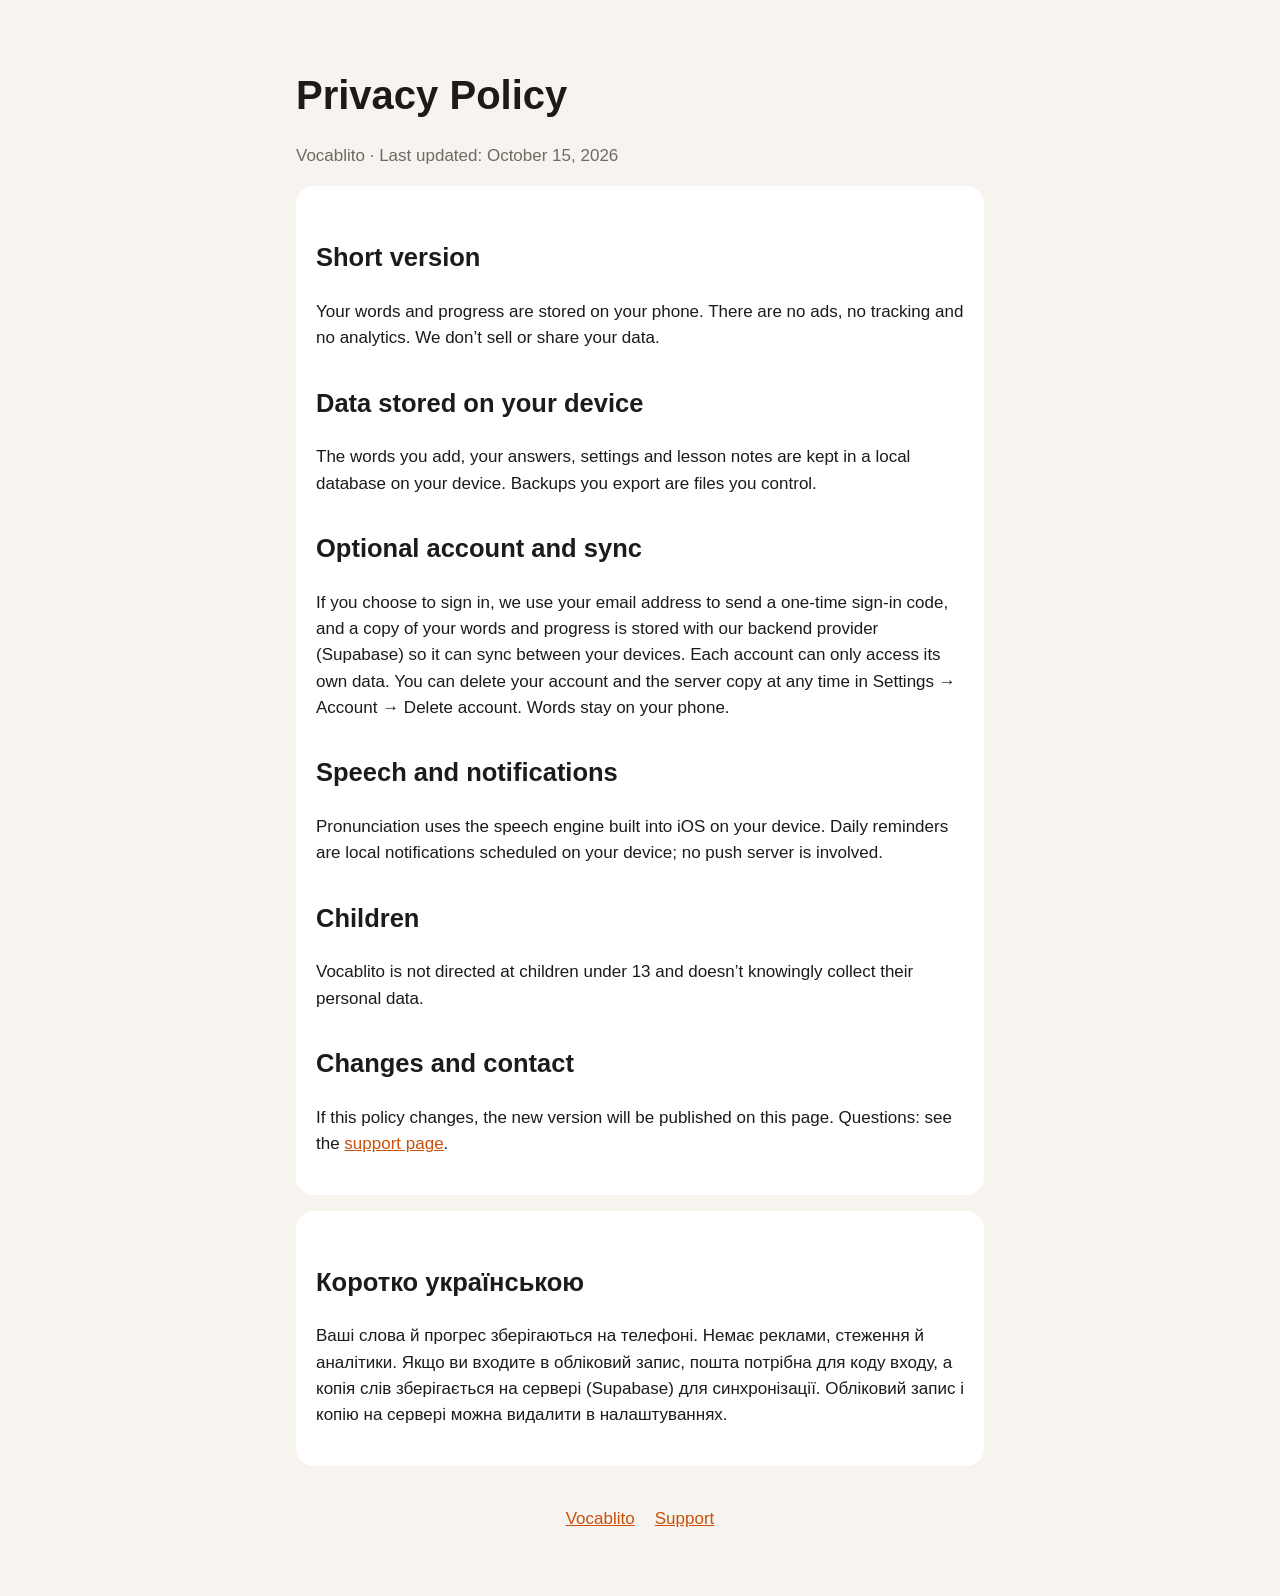
==== privacy.html @ d9a40afe "Vocablito site: landing, privacy policy, support" ====
<!doctype html><html lang="en"><head><meta charset="utf-8"><meta name="viewport" content="width=device-width,initial-scale=1">
<title>Vocablito Privacy Policy</title><link rel="icon" href="icon.png"><link rel="stylesheet" href="style.css"></head><body><main>
<h1>Privacy Policy</h1><p class="muted">Vocablito · Last updated: October 15, 2026</p>
<div class="card">
<h2>Short version</h2><p>Your words and progress are stored on your phone. There are no ads, no tracking and no analytics. We don’t sell or share your data.</p>
<h2>Data stored on your device</h2><p>The words you add, your answers, settings and lesson notes are kept in a local database on your device. Backups you export are files you control.</p>
<h2>Optional account and sync</h2><p>If you choose to sign in, we use your email address to send a one-time sign-in code, and a copy of your words and progress is stored with our backend provider (Supabase) so it can sync between your devices. Each account can only access its own data. You can delete your account and the server copy at any time in Settings → Account → Delete account. Words stay on your phone.</p>
<h2>Speech and notifications</h2><p>Pronunciation uses the speech engine built into iOS on your device. Daily reminders are local notifications scheduled on your device; no push server is involved.</p>
<h2>Children</h2><p>Vocablito is not directed at children under 13 and doesn’t knowingly collect their personal data.</p>
<h2>Changes and contact</h2><p>If this policy changes, the new version will be published on this page. Questions: see the <a href="support.html">support page</a>.</p>
</div>
<div class="card" lang="uk"><h2>Коротко українською</h2><p>Ваші слова й прогрес зберігаються на телефоні. Немає реклами, стеження й аналітики. Якщо ви входите в обліковий запис, пошта потрібна для коду входу, а копія слів зберігається на сервері (Supabase) для синхронізації. Обліковий запис і копію на сервері можна видалити в налаштуваннях.</p></div>
<nav><a href="index.html">Vocablito</a><a href="support.html">Support</a></nav>
</main></body></html>
---- style.css ----
:root{--bg:#F7F4EF;--card:#fff;--text:#1C1B19;--muted:#6E6A63;--accent:#C9500A}
@media (prefers-color-scheme:dark){:root{--bg:#0E0E0F;--card:#1B1B1D;--text:#F4F2EE;--muted:#A19D96;--accent:#FF8A3D}}
*{box-sizing:border-box}body{margin:0;background:var(--bg);color:var(--text);font:17px/1.55 -apple-system,BlinkMacSystemFont,"Segoe UI",Roboto,sans-serif}
main{max-width:720px;margin:0 auto;padding:48px 16px 64px}
.hero{text-align:center}.hero img{width:120px;height:120px;border-radius:28px;box-shadow:0 12px 30px rgba(201,80,10,.25)}
h1{font-size:40px;margin:16px 0 4px}h2{margin-top:32px}.muted{color:var(--muted)}
.card{background:var(--card);border-radius:18px;padding:20px;margin:16px 0}
ul{padding-left:20px}a{color:var(--accent)}nav{text-align:center;margin-top:40px}nav a{margin:0 10px}
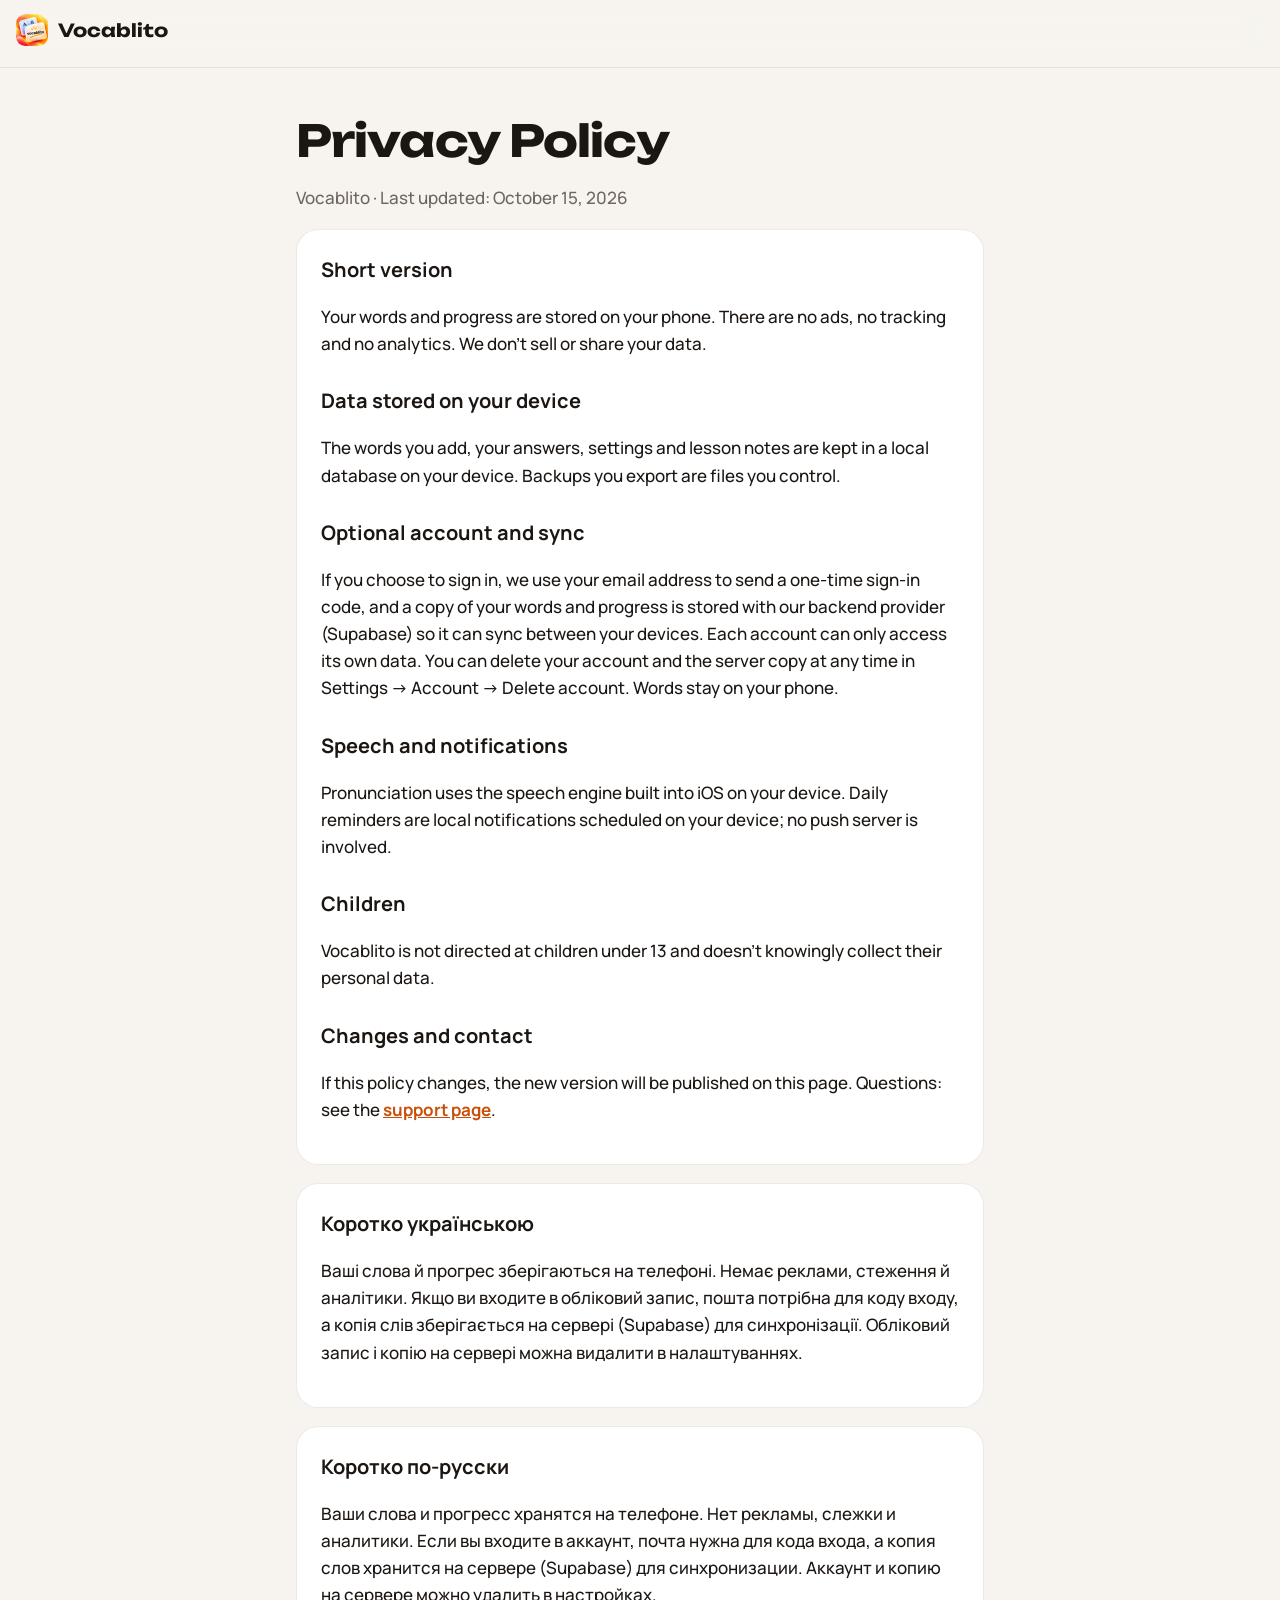
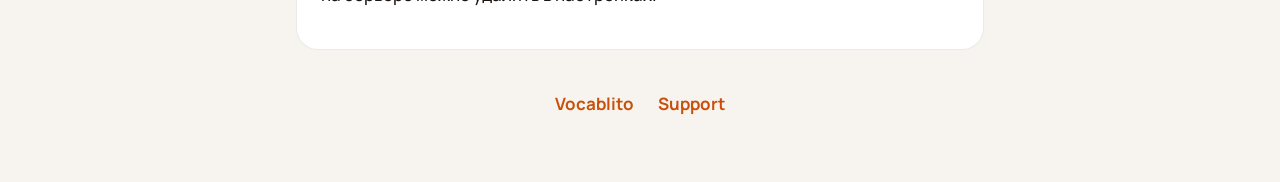
==== commit fcd7e868: "New landing: animated hero, real app screens, how and why it works, languages, FAQ; UA/RU; dark mode" ====
--- a/privacy.html
+++ b/privacy.html
@@ -1,5 +1,5 @@
 <!doctype html><html lang="en"><head><meta charset="utf-8"><meta name="viewport" content="width=device-width,initial-scale=1">
-<title>Vocablito Privacy Policy</title><link rel="icon" href="icon.png"><link rel="stylesheet" href="style.css"></head><body><main>
+<title>Vocablito Privacy Policy</title><link rel="icon" href="icon.png"><link rel="preconnect" href="https://fonts.googleapis.com"><link rel="preconnect" href="https://fonts.gstatic.com" crossorigin><link href="https://fonts.googleapis.com/css2?family=Manrope:wght@500;700;800&family=Unbounded:wght@700&display=swap" rel="stylesheet"><link rel="stylesheet" href="style.css"></head><body><header class="bar"><a href="index.html" class="brand"><img src="img/icon.webp" alt="" width="32" height="32">Vocablito</a></header><main>
 <h1>Privacy Policy</h1><p class="muted">Vocablito · Last updated: October 15, 2026</p>
 <div class="card">
 <h2>Short version</h2><p>Your words and progress are stored on your phone. There are no ads, no tracking and no analytics. We don’t sell or share your data.</p>
@@ -10,5 +10,6 @@
 <h2>Changes and contact</h2><p>If this policy changes, the new version will be published on this page. Questions: see the <a href="support.html">support page</a>.</p>
 </div>
 <div class="card" lang="uk"><h2>Коротко українською</h2><p>Ваші слова й прогрес зберігаються на телефоні. Немає реклами, стеження й аналітики. Якщо ви входите в обліковий запис, пошта потрібна для коду входу, а копія слів зберігається на сервері (Supabase) для синхронізації. Обліковий запис і копію на сервері можна видалити в налаштуваннях.</p></div>
+<div class="card" lang="ru"><h2>Коротко по-русски</h2><p>Ваши слова и прогресс хранятся на телефоне. Нет рекламы, слежки и аналитики. Если вы входите в аккаунт, почта нужна для кода входа, а копия слов хранится на сервере (Supabase) для синхронизации. Аккаунт и копию на сервере можно удалить в настройках.</p></div>
 <nav><a href="index.html">Vocablito</a><a href="support.html">Support</a></nav>
 </main></body></html>
--- a/style.css
+++ b/style.css
@@ -1,8 +1,13 @@
-:root{--bg:#F7F4EF;--card:#fff;--text:#1C1B19;--muted:#6E6A63;--accent:#C9500A}
-@media (prefers-color-scheme:dark){:root{--bg:#0E0E0F;--card:#1B1B1D;--text:#F4F2EE;--muted:#A19D96;--accent:#FF8A3D}}
-*{box-sizing:border-box}body{margin:0;background:var(--bg);color:var(--text);font:17px/1.55 -apple-system,BlinkMacSystemFont,"Segoe UI",Roboto,sans-serif}
-main{max-width:720px;margin:0 auto;padding:48px 16px 64px}
-.hero{text-align:center}.hero img{width:120px;height:120px;border-radius:28px;box-shadow:0 12px 30px rgba(201,80,10,.25)}
-h1{font-size:40px;margin:16px 0 4px}h2{margin-top:32px}.muted{color:var(--muted)}
-.card{background:var(--card);border-radius:18px;padding:20px;margin:16px 0}
-ul{padding-left:20px}a{color:var(--accent)}nav{text-align:center;margin-top:40px}nav a{margin:0 10px}
+:root{--bg:#F7F4EF;--card:#fff;--text:#1B1612;--muted:#6E665D;--accent:#C9500A;--line:rgba(27,22,18,.09)}
+@media (prefers-color-scheme:dark){:root{--bg:#14100D;--card:#241C16;--text:#F6F1EA;--muted:#B3A99D;--accent:#FF8A3D;--line:rgba(255,255,255,.09)}}
+*{box-sizing:border-box}
+body{margin:0;background:var(--bg);color:var(--text);font:500 17px/1.6 Manrope,-apple-system,BlinkMacSystemFont,"Segoe UI",Roboto,sans-serif;-webkit-font-smoothing:antialiased}
+.bar{position:sticky;top:0;padding:14px 16px;backdrop-filter:blur(14px);-webkit-backdrop-filter:blur(14px);background:color-mix(in srgb,var(--bg) 75%,transparent);border-bottom:1px solid var(--line)}
+.brand{display:inline-flex;align-items:center;gap:10px;text-decoration:none;color:var(--text);font:700 18px Unbounded,sans-serif;max-width:720px}
+.brand img{border-radius:9px}
+main{max-width:720px;margin:0 auto;padding:40px 16px 64px}
+h1{font:700 clamp(30px,6vw,44px)/1.15 Unbounded,sans-serif;letter-spacing:-.02em;margin:8px 0 6px}
+h2{font-size:20px;margin:28px 0 8px}.card h2:first-child{margin-top:0}
+.muted{color:var(--muted)}
+.card{background:var(--card);border:1px solid var(--line);border-radius:22px;padding:24px;margin:18px 0}
+a{color:var(--accent);font-weight:700}nav{text-align:center;margin-top:40px}nav a{margin:0 12px;text-decoration:none}
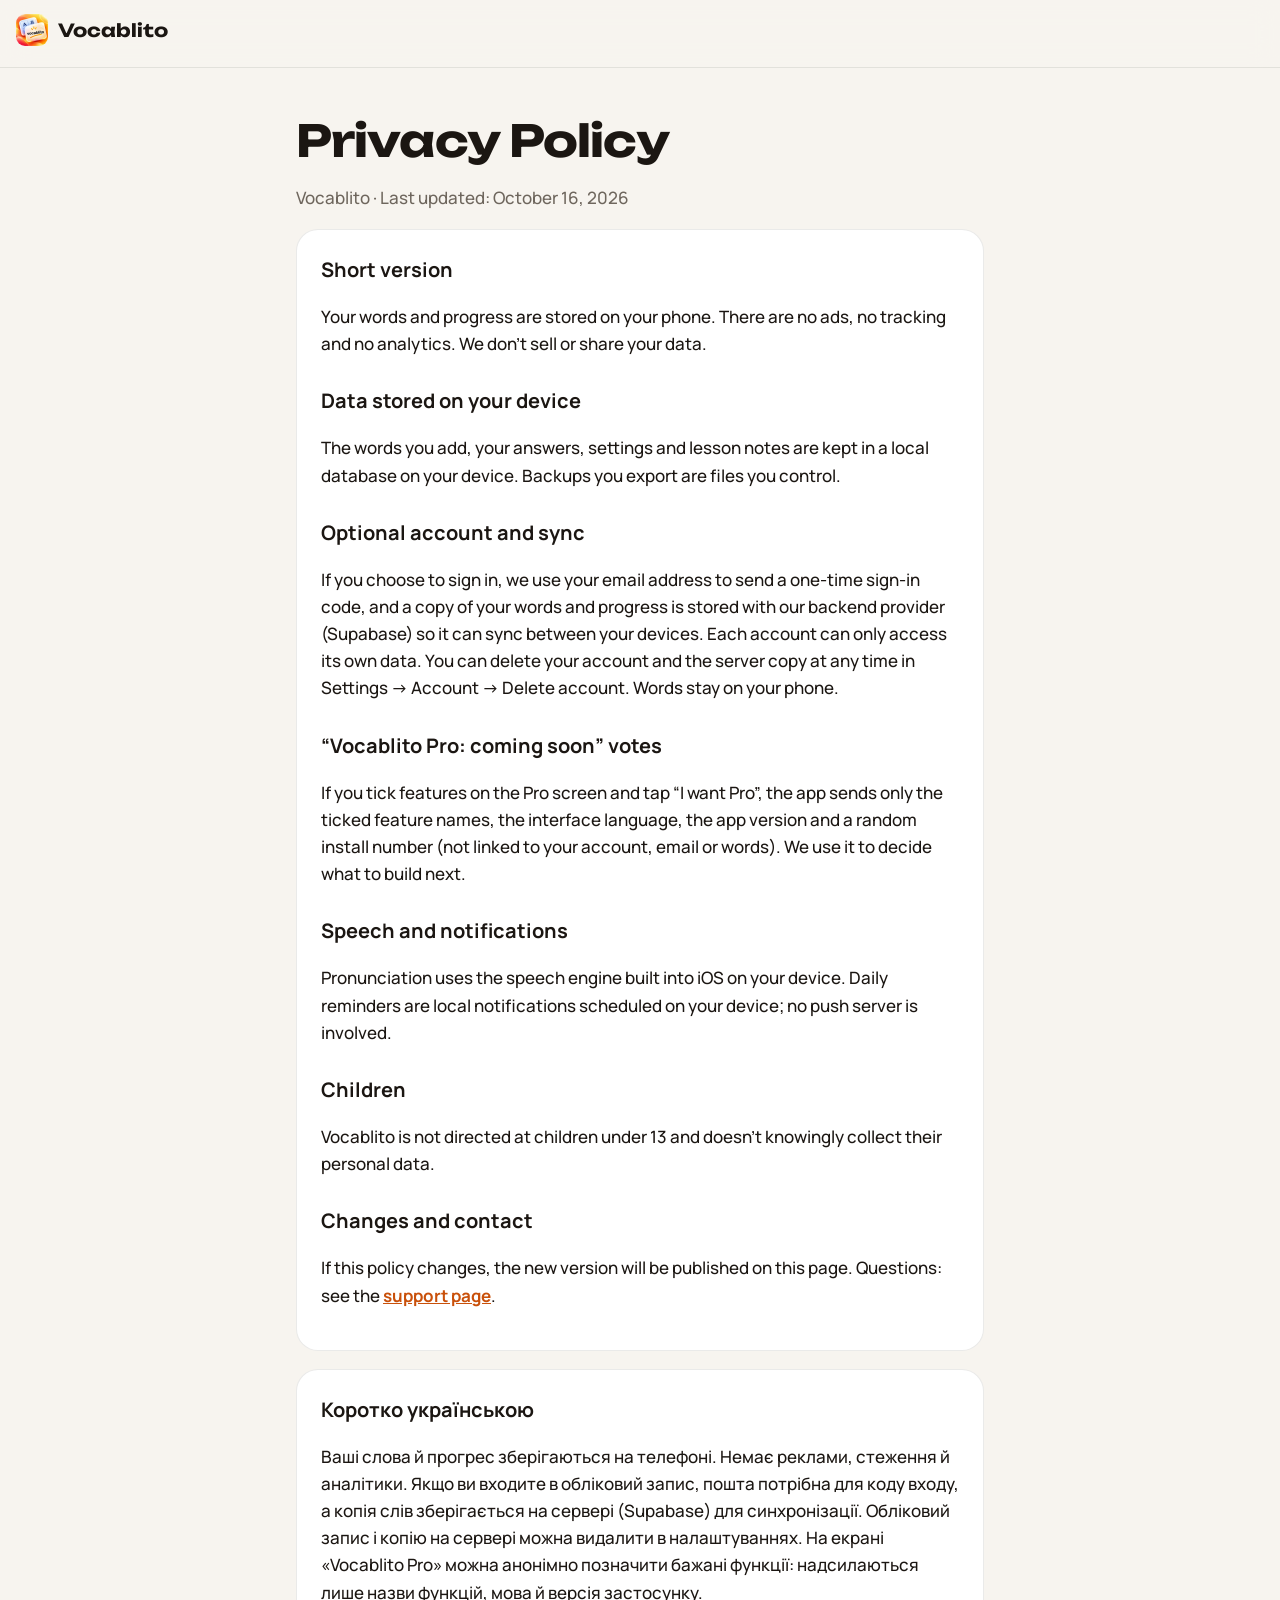
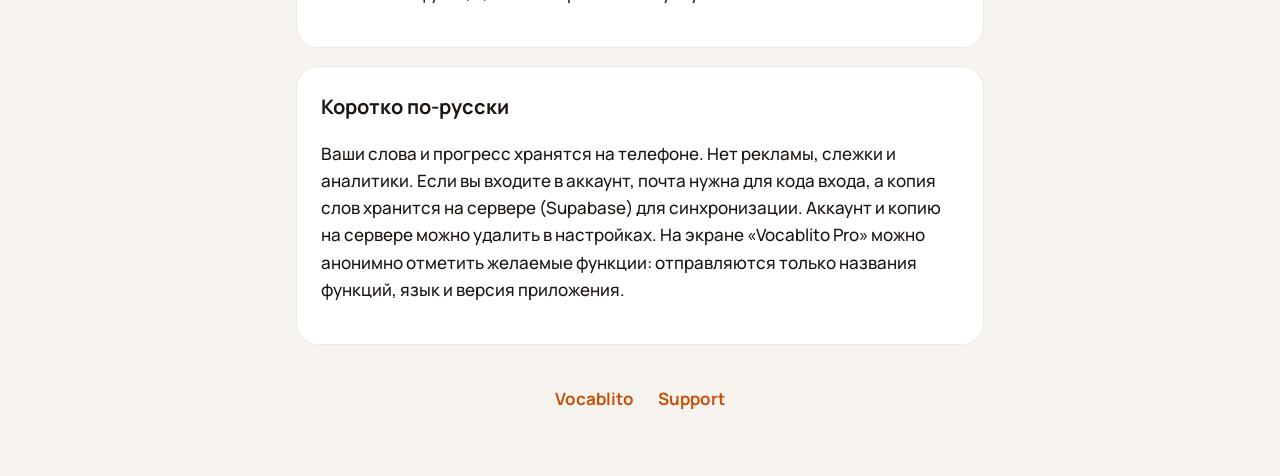
==== commit 16d8cc08: "Privacy: anonymous Pro feature votes" ====
--- a/privacy.html
+++ b/privacy.html
@@ -1,15 +1,16 @@
 <!doctype html><html lang="en"><head><meta charset="utf-8"><meta name="viewport" content="width=device-width,initial-scale=1">
 <title>Vocablito Privacy Policy</title><link rel="icon" href="icon.png"><link rel="preconnect" href="https://fonts.googleapis.com"><link rel="preconnect" href="https://fonts.gstatic.com" crossorigin><link href="https://fonts.googleapis.com/css2?family=Manrope:wght@500;700;800&family=Unbounded:wght@700&display=swap" rel="stylesheet"><link rel="stylesheet" href="style.css"></head><body><header class="bar"><a href="index.html" class="brand"><img src="img/icon.webp" alt="" width="32" height="32">Vocablito</a></header><main>
-<h1>Privacy Policy</h1><p class="muted">Vocablito · Last updated: October 15, 2026</p>
+<h1>Privacy Policy</h1><p class="muted">Vocablito · Last updated: October 16, 2026</p>
 <div class="card">
 <h2>Short version</h2><p>Your words and progress are stored on your phone. There are no ads, no tracking and no analytics. We don’t sell or share your data.</p>
 <h2>Data stored on your device</h2><p>The words you add, your answers, settings and lesson notes are kept in a local database on your device. Backups you export are files you control.</p>
 <h2>Optional account and sync</h2><p>If you choose to sign in, we use your email address to send a one-time sign-in code, and a copy of your words and progress is stored with our backend provider (Supabase) so it can sync between your devices. Each account can only access its own data. You can delete your account and the server copy at any time in Settings → Account → Delete account. Words stay on your phone.</p>
+<h2>“Vocablito Pro: coming soon” votes</h2><p>If you tick features on the Pro screen and tap “I want Pro”, the app sends only the ticked feature names, the interface language, the app version and a random install number (not linked to your account, email or words). We use it to decide what to build next.</p>
 <h2>Speech and notifications</h2><p>Pronunciation uses the speech engine built into iOS on your device. Daily reminders are local notifications scheduled on your device; no push server is involved.</p>
 <h2>Children</h2><p>Vocablito is not directed at children under 13 and doesn’t knowingly collect their personal data.</p>
 <h2>Changes and contact</h2><p>If this policy changes, the new version will be published on this page. Questions: see the <a href="support.html">support page</a>.</p>
 </div>
-<div class="card" lang="uk"><h2>Коротко українською</h2><p>Ваші слова й прогрес зберігаються на телефоні. Немає реклами, стеження й аналітики. Якщо ви входите в обліковий запис, пошта потрібна для коду входу, а копія слів зберігається на сервері (Supabase) для синхронізації. Обліковий запис і копію на сервері можна видалити в налаштуваннях.</p></div>
-<div class="card" lang="ru"><h2>Коротко по-русски</h2><p>Ваши слова и прогресс хранятся на телефоне. Нет рекламы, слежки и аналитики. Если вы входите в аккаунт, почта нужна для кода входа, а копия слов хранится на сервере (Supabase) для синхронизации. Аккаунт и копию на сервере можно удалить в настройках.</p></div>
+<div class="card" lang="uk"><h2>Коротко українською</h2><p>Ваші слова й прогрес зберігаються на телефоні. Немає реклами, стеження й аналітики. Якщо ви входите в обліковий запис, пошта потрібна для коду входу, а копія слів зберігається на сервері (Supabase) для синхронізації. Обліковий запис і копію на сервері можна видалити в налаштуваннях. На екрані «Vocablito Pro» можна анонімно позначити бажані функції: надсилаються лише назви функцій, мова й версія застосунку.</p></div>
+<div class="card" lang="ru"><h2>Коротко по-русски</h2><p>Ваши слова и прогресс хранятся на телефоне. Нет рекламы, слежки и аналитики. Если вы входите в аккаунт, почта нужна для кода входа, а копия слов хранится на сервере (Supabase) для синхронизации. Аккаунт и копию на сервере можно удалить в настройках. На экране «Vocablito Pro» можно анонимно отметить желаемые функции: отправляются только названия функций, язык и версия приложения.</p></div>
 <nav><a href="index.html">Vocablito</a><a href="support.html">Support</a></nav>
 </main></body></html>
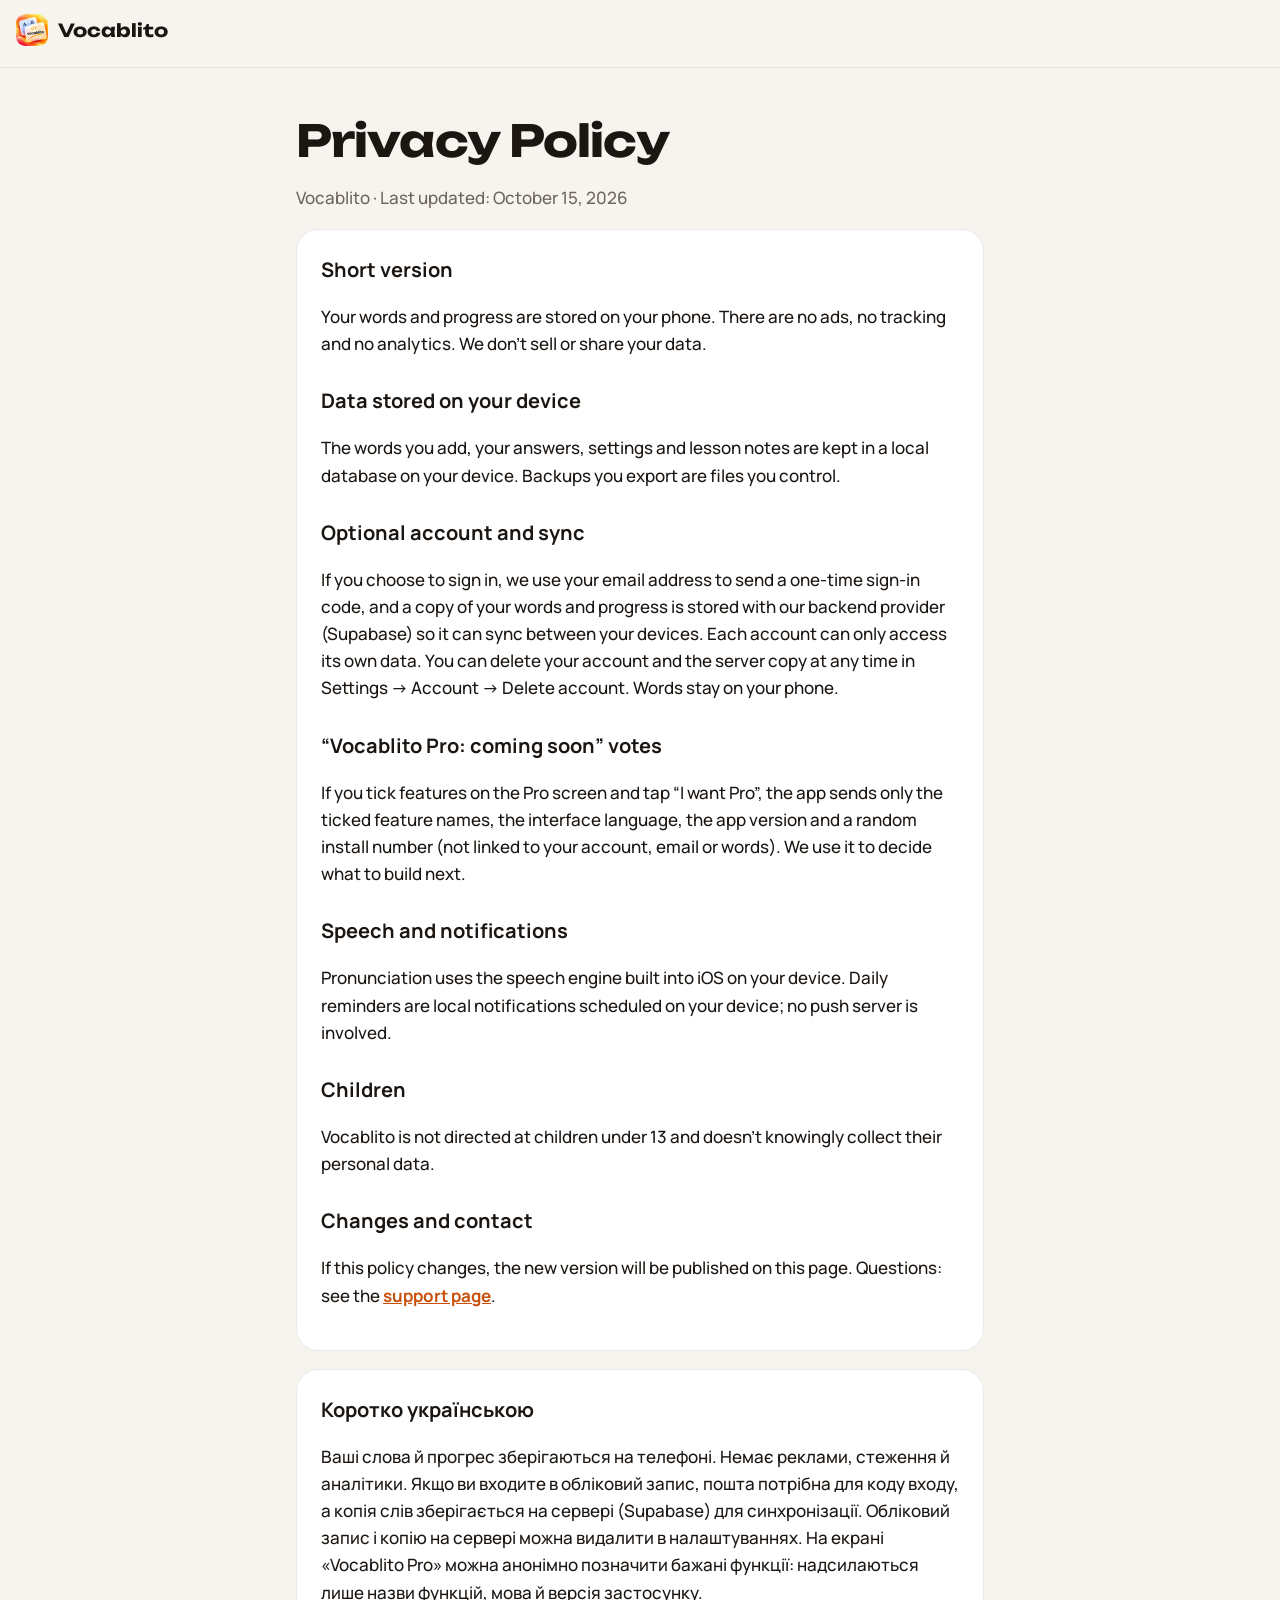
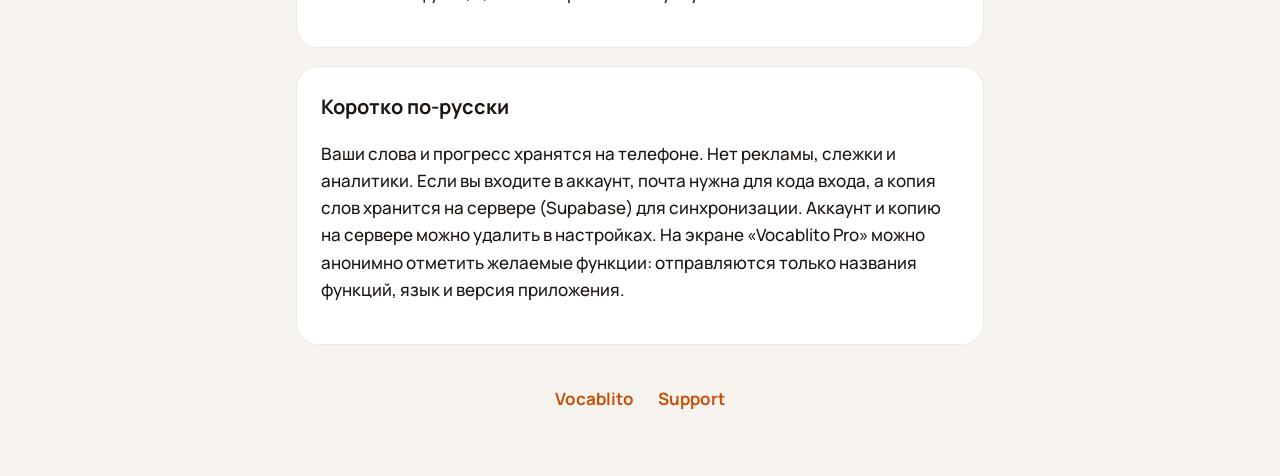
==== commit 59bf2b32: "Privacy: correct date" ====
--- a/privacy.html
+++ b/privacy.html
@@ -1,6 +1,6 @@
 <!doctype html><html lang="en"><head><meta charset="utf-8"><meta name="viewport" content="width=device-width,initial-scale=1">
 <title>Vocablito Privacy Policy</title><link rel="icon" href="icon.png"><link rel="preconnect" href="https://fonts.googleapis.com"><link rel="preconnect" href="https://fonts.gstatic.com" crossorigin><link href="https://fonts.googleapis.com/css2?family=Manrope:wght@500;700;800&family=Unbounded:wght@700&display=swap" rel="stylesheet"><link rel="stylesheet" href="style.css"></head><body><header class="bar"><a href="index.html" class="brand"><img src="img/icon.webp" alt="" width="32" height="32">Vocablito</a></header><main>
-<h1>Privacy Policy</h1><p class="muted">Vocablito · Last updated: October 16, 2026</p>
+<h1>Privacy Policy</h1><p class="muted">Vocablito · Last updated: October 15, 2026</p>
 <div class="card">
 <h2>Short version</h2><p>Your words and progress are stored on your phone. There are no ads, no tracking and no analytics. We don’t sell or share your data.</p>
 <h2>Data stored on your device</h2><p>The words you add, your answers, settings and lesson notes are kept in a local database on your device. Backups you export are files you control.</p>
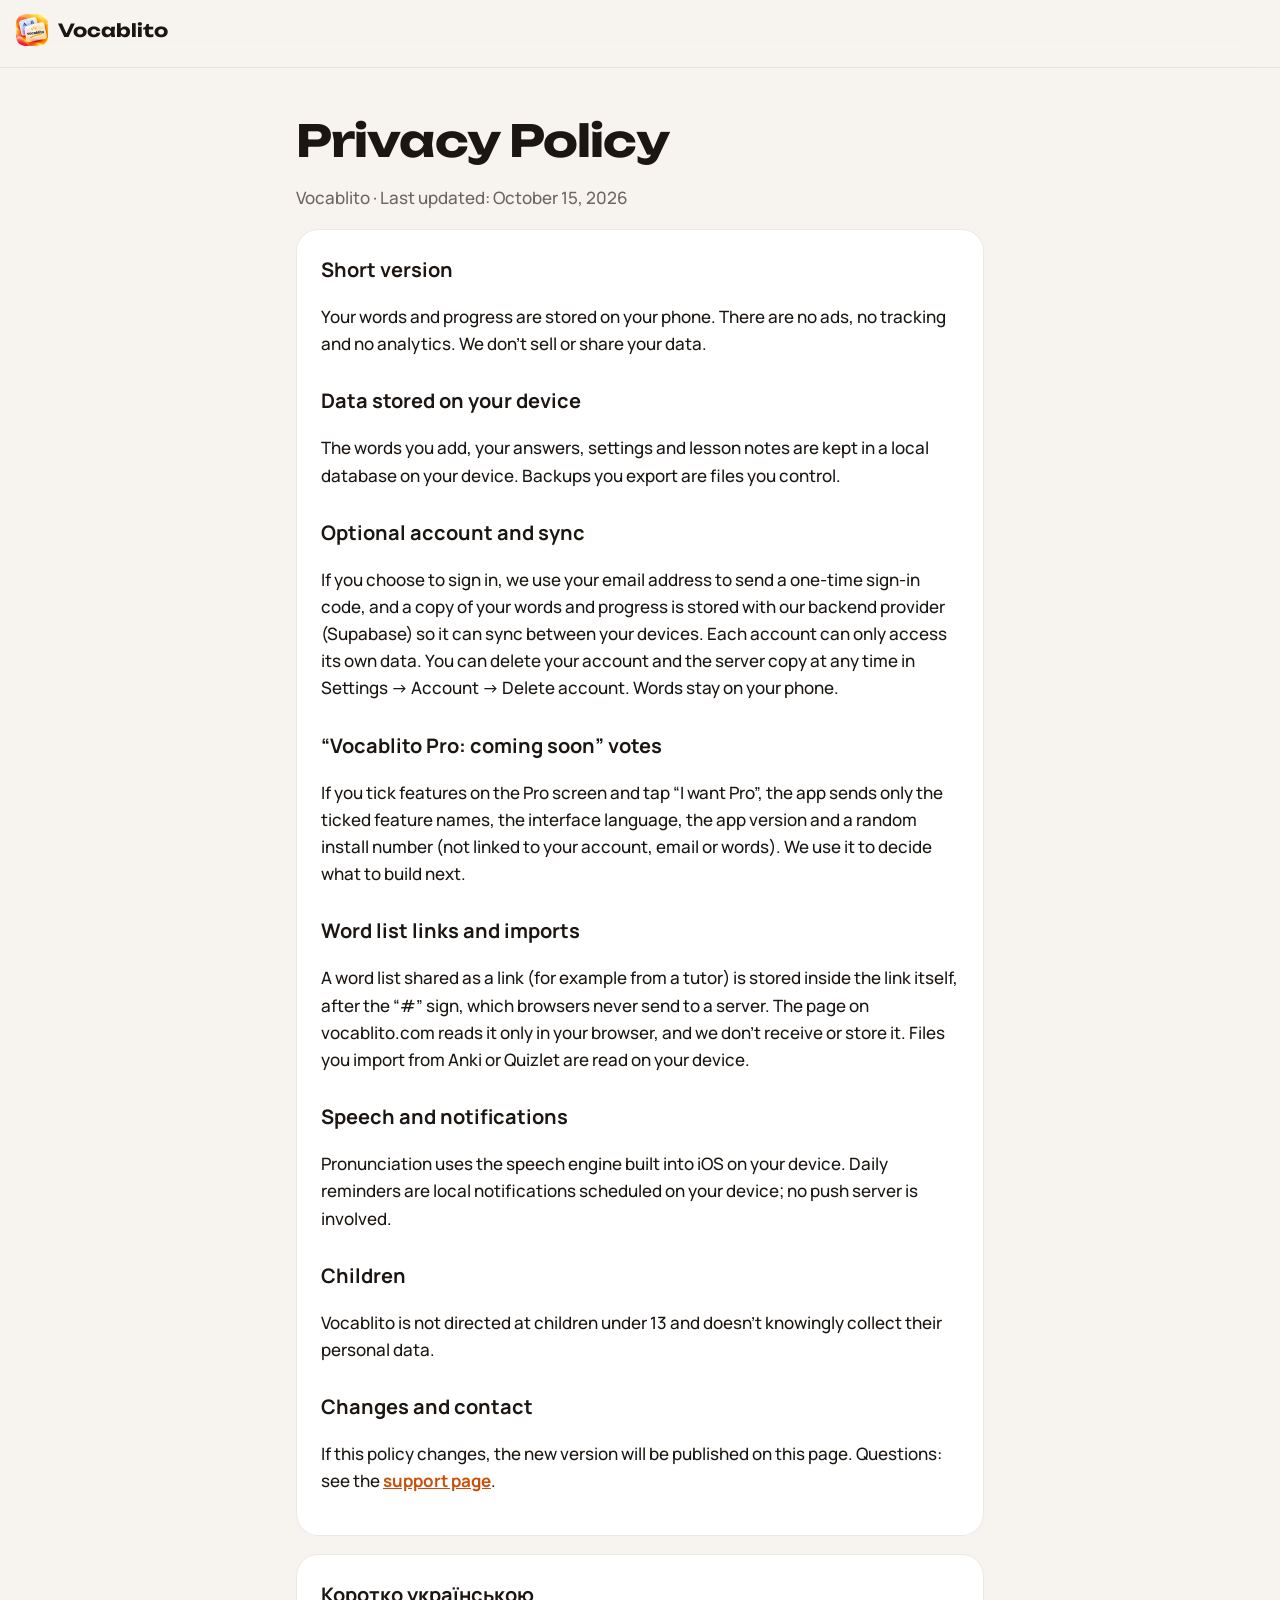
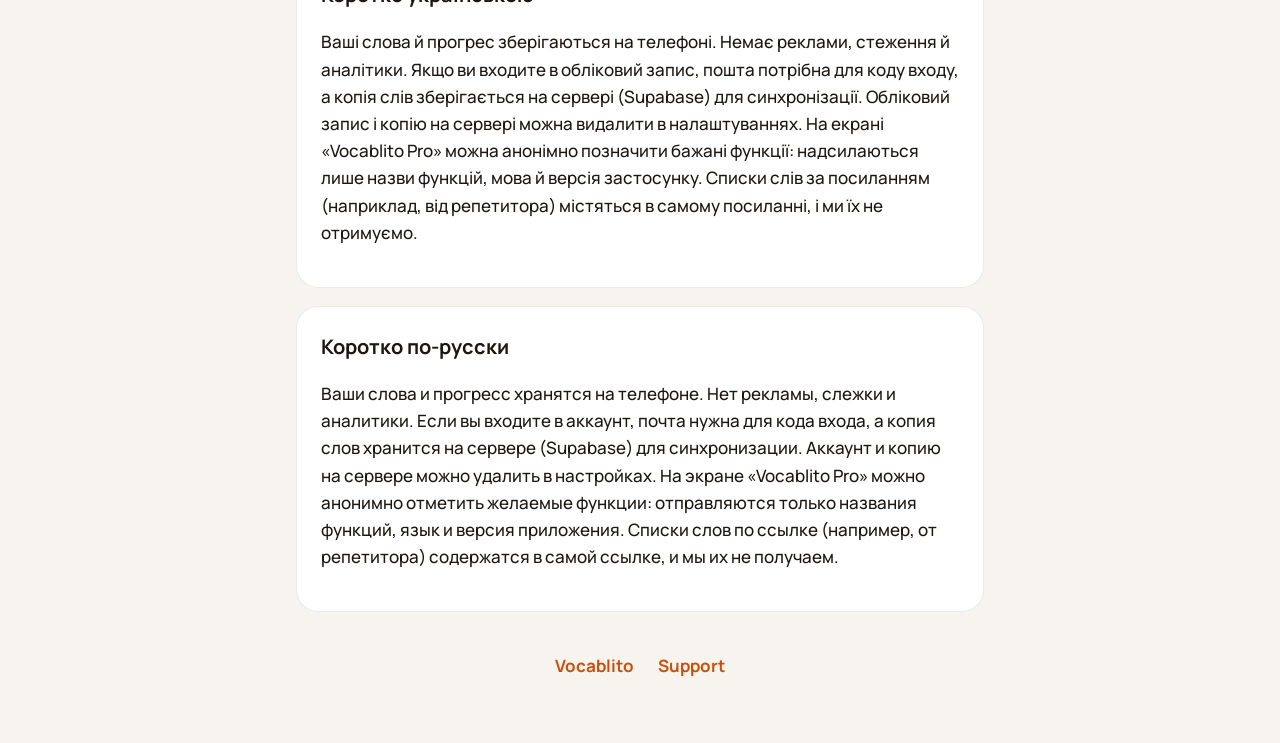
==== commit a8f9a992: "Word list page for tutors (vocablito.com/l/), FAQ on tutors and Anki/Quizlet import, privacy note on" ====
--- a/privacy.html
+++ b/privacy.html
@@ -6,11 +6,12 @@
 <h2>Data stored on your device</h2><p>The words you add, your answers, settings and lesson notes are kept in a local database on your device. Backups you export are files you control.</p>
 <h2>Optional account and sync</h2><p>If you choose to sign in, we use your email address to send a one-time sign-in code, and a copy of your words and progress is stored with our backend provider (Supabase) so it can sync between your devices. Each account can only access its own data. You can delete your account and the server copy at any time in Settings → Account → Delete account. Words stay on your phone.</p>
 <h2>“Vocablito Pro: coming soon” votes</h2><p>If you tick features on the Pro screen and tap “I want Pro”, the app sends only the ticked feature names, the interface language, the app version and a random install number (not linked to your account, email or words). We use it to decide what to build next.</p>
+<h2>Word list links and imports</h2><p>A word list shared as a link (for example from a tutor) is stored inside the link itself, after the “#” sign, which browsers never send to a server. The page on vocablito.com reads it only in your browser, and we don’t receive or store it. Files you import from Anki or Quizlet are read on your device.</p>
 <h2>Speech and notifications</h2><p>Pronunciation uses the speech engine built into iOS on your device. Daily reminders are local notifications scheduled on your device; no push server is involved.</p>
 <h2>Children</h2><p>Vocablito is not directed at children under 13 and doesn’t knowingly collect their personal data.</p>
 <h2>Changes and contact</h2><p>If this policy changes, the new version will be published on this page. Questions: see the <a href="support.html">support page</a>.</p>
 </div>
-<div class="card" lang="uk"><h2>Коротко українською</h2><p>Ваші слова й прогрес зберігаються на телефоні. Немає реклами, стеження й аналітики. Якщо ви входите в обліковий запис, пошта потрібна для коду входу, а копія слів зберігається на сервері (Supabase) для синхронізації. Обліковий запис і копію на сервері можна видалити в налаштуваннях. На екрані «Vocablito Pro» можна анонімно позначити бажані функції: надсилаються лише назви функцій, мова й версія застосунку.</p></div>
-<div class="card" lang="ru"><h2>Коротко по-русски</h2><p>Ваши слова и прогресс хранятся на телефоне. Нет рекламы, слежки и аналитики. Если вы входите в аккаунт, почта нужна для кода входа, а копия слов хранится на сервере (Supabase) для синхронизации. Аккаунт и копию на сервере можно удалить в настройках. На экране «Vocablito Pro» можно анонимно отметить желаемые функции: отправляются только названия функций, язык и версия приложения.</p></div>
+<div class="card" lang="uk"><h2>Коротко українською</h2><p>Ваші слова й прогрес зберігаються на телефоні. Немає реклами, стеження й аналітики. Якщо ви входите в обліковий запис, пошта потрібна для коду входу, а копія слів зберігається на сервері (Supabase) для синхронізації. Обліковий запис і копію на сервері можна видалити в налаштуваннях. На екрані «Vocablito Pro» можна анонімно позначити бажані функції: надсилаються лише назви функцій, мова й версія застосунку. Списки слів за посиланням (наприклад, від репетитора) містяться в самому посиланні, і ми їх не отримуємо.</p></div>
+<div class="card" lang="ru"><h2>Коротко по-русски</h2><p>Ваши слова и прогресс хранятся на телефоне. Нет рекламы, слежки и аналитики. Если вы входите в аккаунт, почта нужна для кода входа, а копия слов хранится на сервере (Supabase) для синхронизации. Аккаунт и копию на сервере можно удалить в настройках. На экране «Vocablito Pro» можно анонимно отметить желаемые функции: отправляются только названия функций, язык и версия приложения. Списки слов по ссылке (например, от репетитора) содержатся в самой ссылке, и мы их не получаем.</p></div>
 <nav><a href="index.html">Vocablito</a><a href="support.html">Support</a></nav>
 </main></body></html>
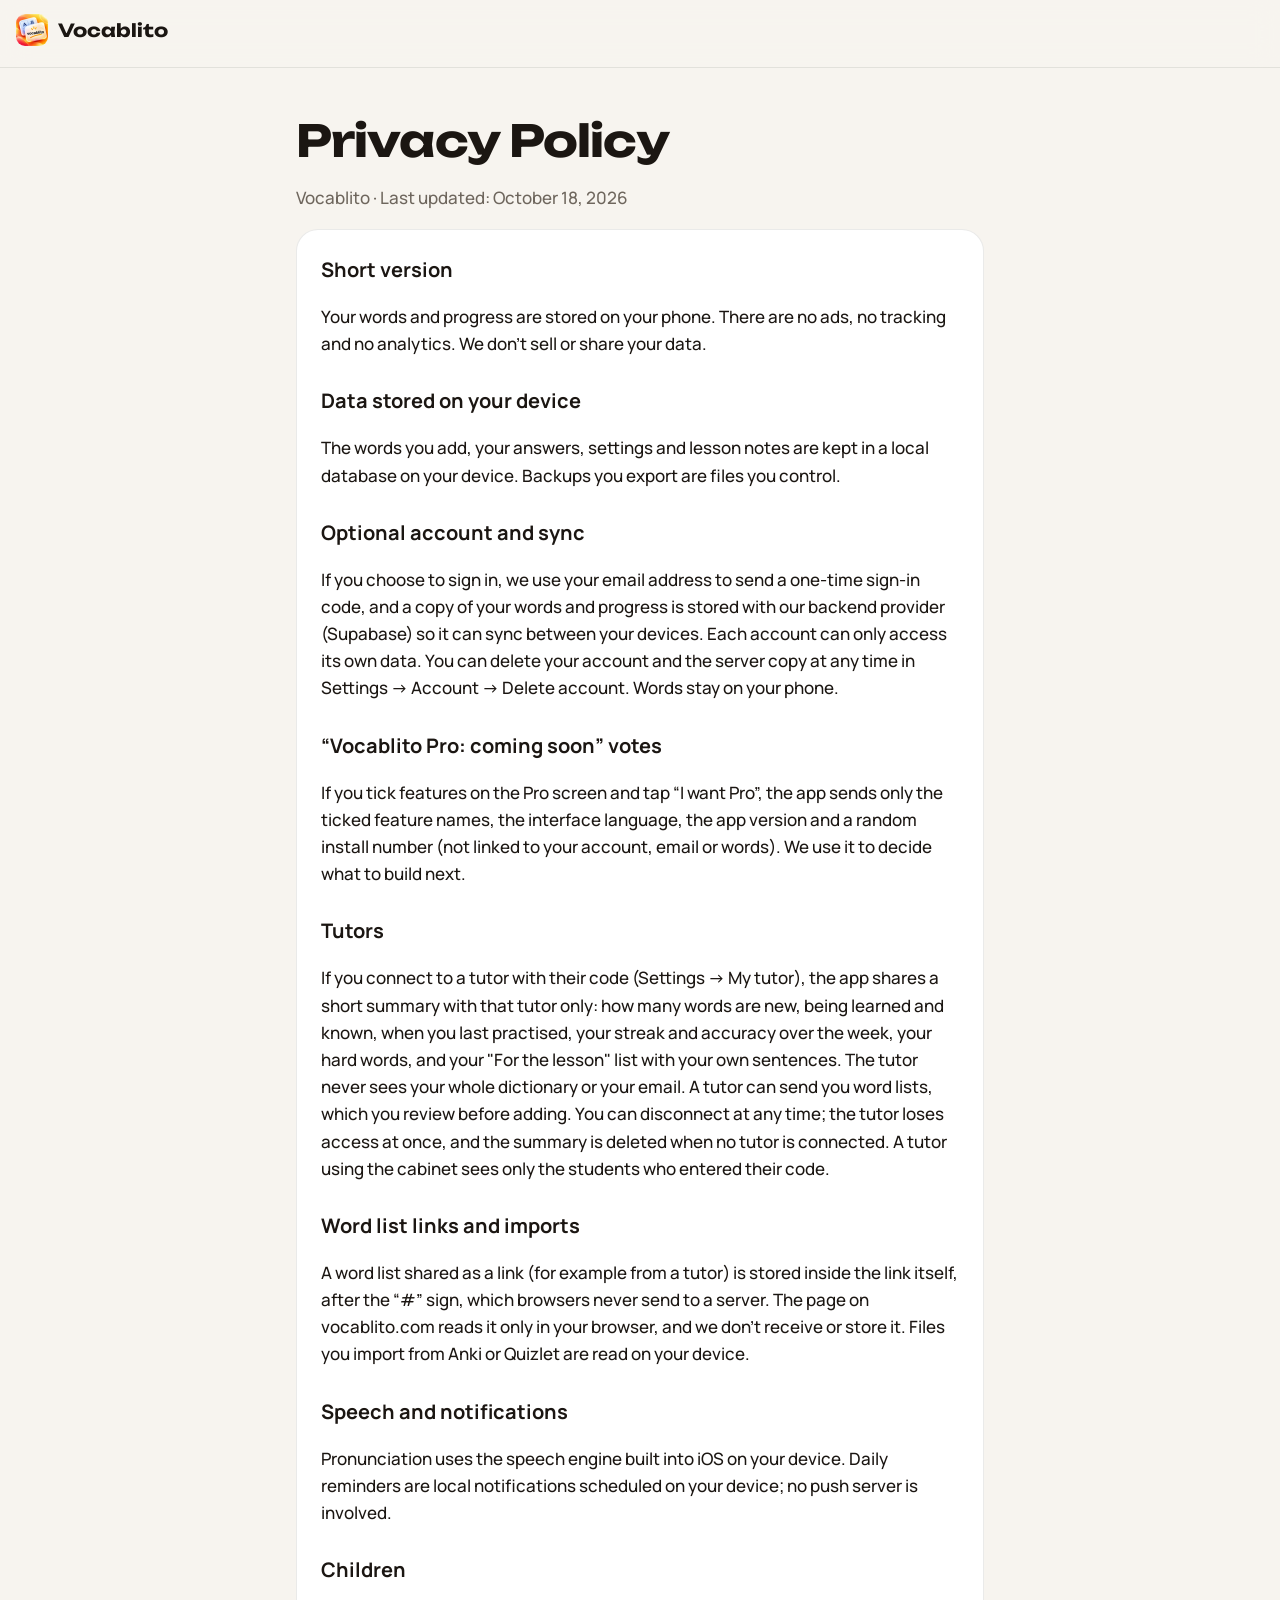
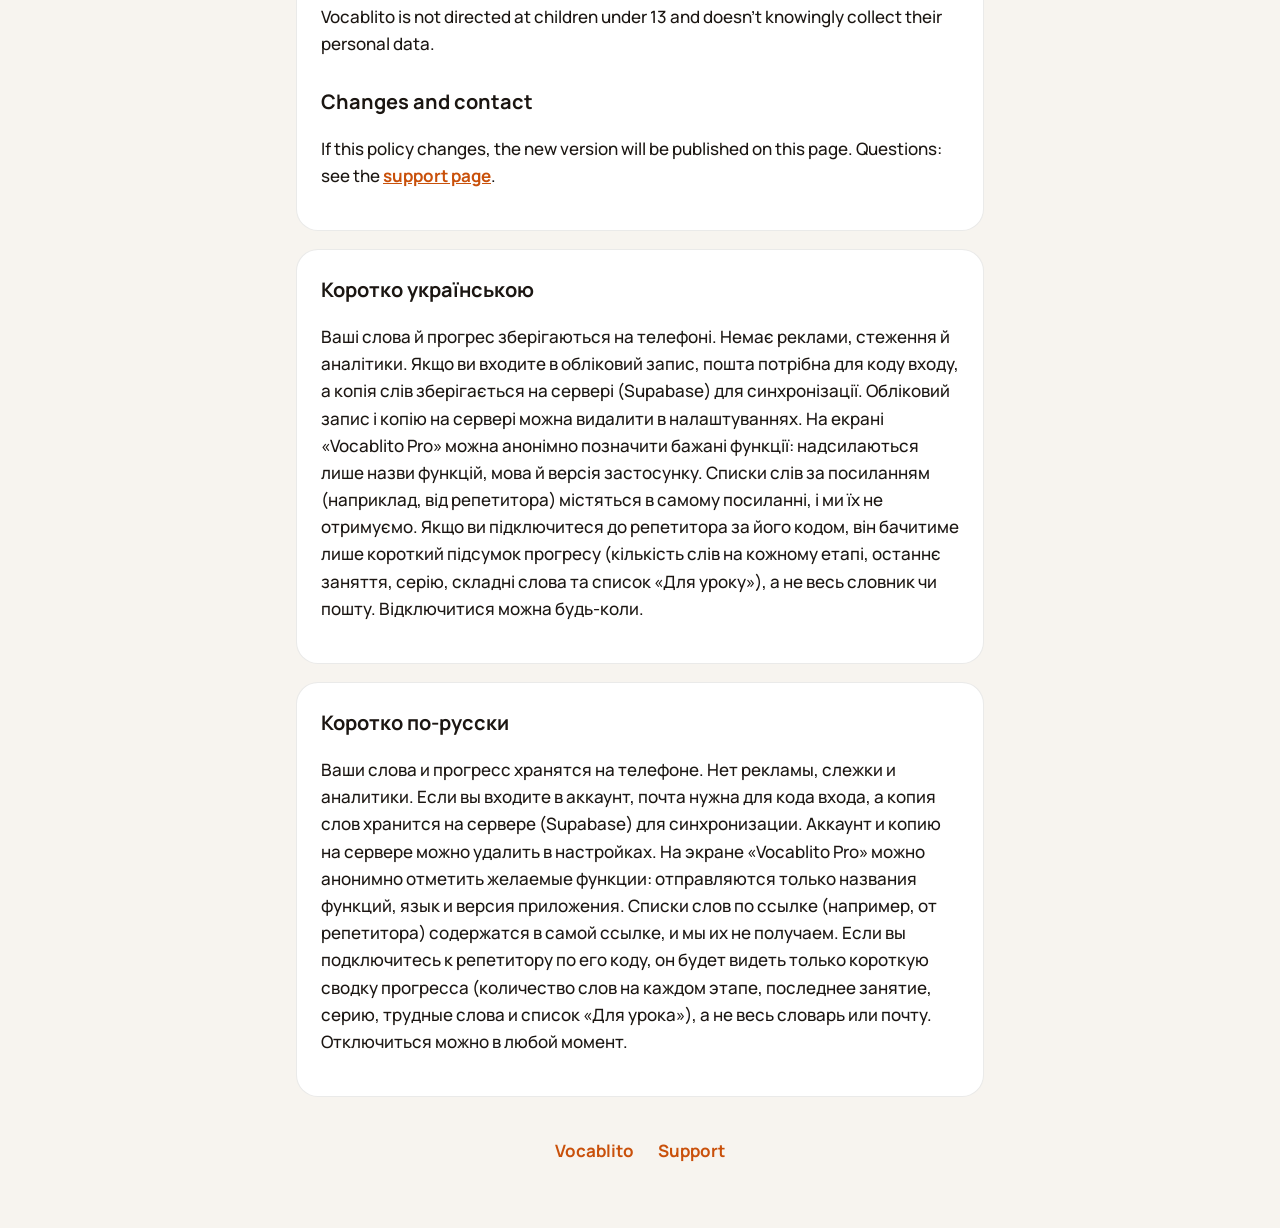
==== commit bbc4e9e1: "Privacy: what a connected tutor sees" ====
--- a/privacy.html
+++ b/privacy.html
@@ -1,17 +1,18 @@
 <!doctype html><html lang="en"><head><meta charset="utf-8"><meta name="viewport" content="width=device-width,initial-scale=1">
 <title>Vocablito Privacy Policy</title><link rel="icon" href="icon.png"><link rel="preconnect" href="https://fonts.googleapis.com"><link rel="preconnect" href="https://fonts.gstatic.com" crossorigin><link href="https://fonts.googleapis.com/css2?family=Manrope:wght@500;700;800&family=Unbounded:wght@700&display=swap" rel="stylesheet"><link rel="stylesheet" href="style.css"></head><body><header class="bar"><a href="index.html" class="brand"><img src="img/icon.webp" alt="" width="32" height="32">Vocablito</a></header><main>
-<h1>Privacy Policy</h1><p class="muted">Vocablito · Last updated: October 15, 2026</p>
+<h1>Privacy Policy</h1><p class="muted">Vocablito · Last updated: October 18, 2026</p>
 <div class="card">
 <h2>Short version</h2><p>Your words and progress are stored on your phone. There are no ads, no tracking and no analytics. We don’t sell or share your data.</p>
 <h2>Data stored on your device</h2><p>The words you add, your answers, settings and lesson notes are kept in a local database on your device. Backups you export are files you control.</p>
 <h2>Optional account and sync</h2><p>If you choose to sign in, we use your email address to send a one-time sign-in code, and a copy of your words and progress is stored with our backend provider (Supabase) so it can sync between your devices. Each account can only access its own data. You can delete your account and the server copy at any time in Settings → Account → Delete account. Words stay on your phone.</p>
 <h2>“Vocablito Pro: coming soon” votes</h2><p>If you tick features on the Pro screen and tap “I want Pro”, the app sends only the ticked feature names, the interface language, the app version and a random install number (not linked to your account, email or words). We use it to decide what to build next.</p>
+<h2>Tutors</h2><p>If you connect to a tutor with their code (Settings → My tutor), the app shares a short summary with that tutor only: how many words are new, being learned and known, when you last practised, your streak and accuracy over the week, your hard words, and your "For the lesson" list with your own sentences. The tutor never sees your whole dictionary or your email. A tutor can send you word lists, which you review before adding. You can disconnect at any time; the tutor loses access at once, and the summary is deleted when no tutor is connected. A tutor using the cabinet sees only the students who entered their code.</p>
 <h2>Word list links and imports</h2><p>A word list shared as a link (for example from a tutor) is stored inside the link itself, after the “#” sign, which browsers never send to a server. The page on vocablito.com reads it only in your browser, and we don’t receive or store it. Files you import from Anki or Quizlet are read on your device.</p>
 <h2>Speech and notifications</h2><p>Pronunciation uses the speech engine built into iOS on your device. Daily reminders are local notifications scheduled on your device; no push server is involved.</p>
 <h2>Children</h2><p>Vocablito is not directed at children under 13 and doesn’t knowingly collect their personal data.</p>
 <h2>Changes and contact</h2><p>If this policy changes, the new version will be published on this page. Questions: see the <a href="support.html">support page</a>.</p>
 </div>
-<div class="card" lang="uk"><h2>Коротко українською</h2><p>Ваші слова й прогрес зберігаються на телефоні. Немає реклами, стеження й аналітики. Якщо ви входите в обліковий запис, пошта потрібна для коду входу, а копія слів зберігається на сервері (Supabase) для синхронізації. Обліковий запис і копію на сервері можна видалити в налаштуваннях. На екрані «Vocablito Pro» можна анонімно позначити бажані функції: надсилаються лише назви функцій, мова й версія застосунку. Списки слів за посиланням (наприклад, від репетитора) містяться в самому посиланні, і ми їх не отримуємо.</p></div>
-<div class="card" lang="ru"><h2>Коротко по-русски</h2><p>Ваши слова и прогресс хранятся на телефоне. Нет рекламы, слежки и аналитики. Если вы входите в аккаунт, почта нужна для кода входа, а копия слов хранится на сервере (Supabase) для синхронизации. Аккаунт и копию на сервере можно удалить в настройках. На экране «Vocablito Pro» можно анонимно отметить желаемые функции: отправляются только названия функций, язык и версия приложения. Списки слов по ссылке (например, от репетитора) содержатся в самой ссылке, и мы их не получаем.</p></div>
+<div class="card" lang="uk"><h2>Коротко українською</h2><p>Ваші слова й прогрес зберігаються на телефоні. Немає реклами, стеження й аналітики. Якщо ви входите в обліковий запис, пошта потрібна для коду входу, а копія слів зберігається на сервері (Supabase) для синхронізації. Обліковий запис і копію на сервері можна видалити в налаштуваннях. На екрані «Vocablito Pro» можна анонімно позначити бажані функції: надсилаються лише назви функцій, мова й версія застосунку. Списки слів за посиланням (наприклад, від репетитора) містяться в самому посиланні, і ми їх не отримуємо. Якщо ви підключитеся до репетитора за його кодом, він бачитиме лише короткий підсумок прогресу (кількість слів на кожному етапі, останнє заняття, серію, складні слова та список «Для уроку»), а не весь словник чи пошту. Відключитися можна будь-коли.</p></div>
+<div class="card" lang="ru"><h2>Коротко по-русски</h2><p>Ваши слова и прогресс хранятся на телефоне. Нет рекламы, слежки и аналитики. Если вы входите в аккаунт, почта нужна для кода входа, а копия слов хранится на сервере (Supabase) для синхронизации. Аккаунт и копию на сервере можно удалить в настройках. На экране «Vocablito Pro» можно анонимно отметить желаемые функции: отправляются только названия функций, язык и версия приложения. Списки слов по ссылке (например, от репетитора) содержатся в самой ссылке, и мы их не получаем. Если вы подключитесь к репетитору по его коду, он будет видеть только короткую сводку прогресса (количество слов на каждом этапе, последнее занятие, серию, трудные слова и список «Для урока»), а не весь словарь или почту. Отключиться можно в любой момент.</p></div>
 <nav><a href="index.html">Vocablito</a><a href="support.html">Support</a></nav>
 </main></body></html>
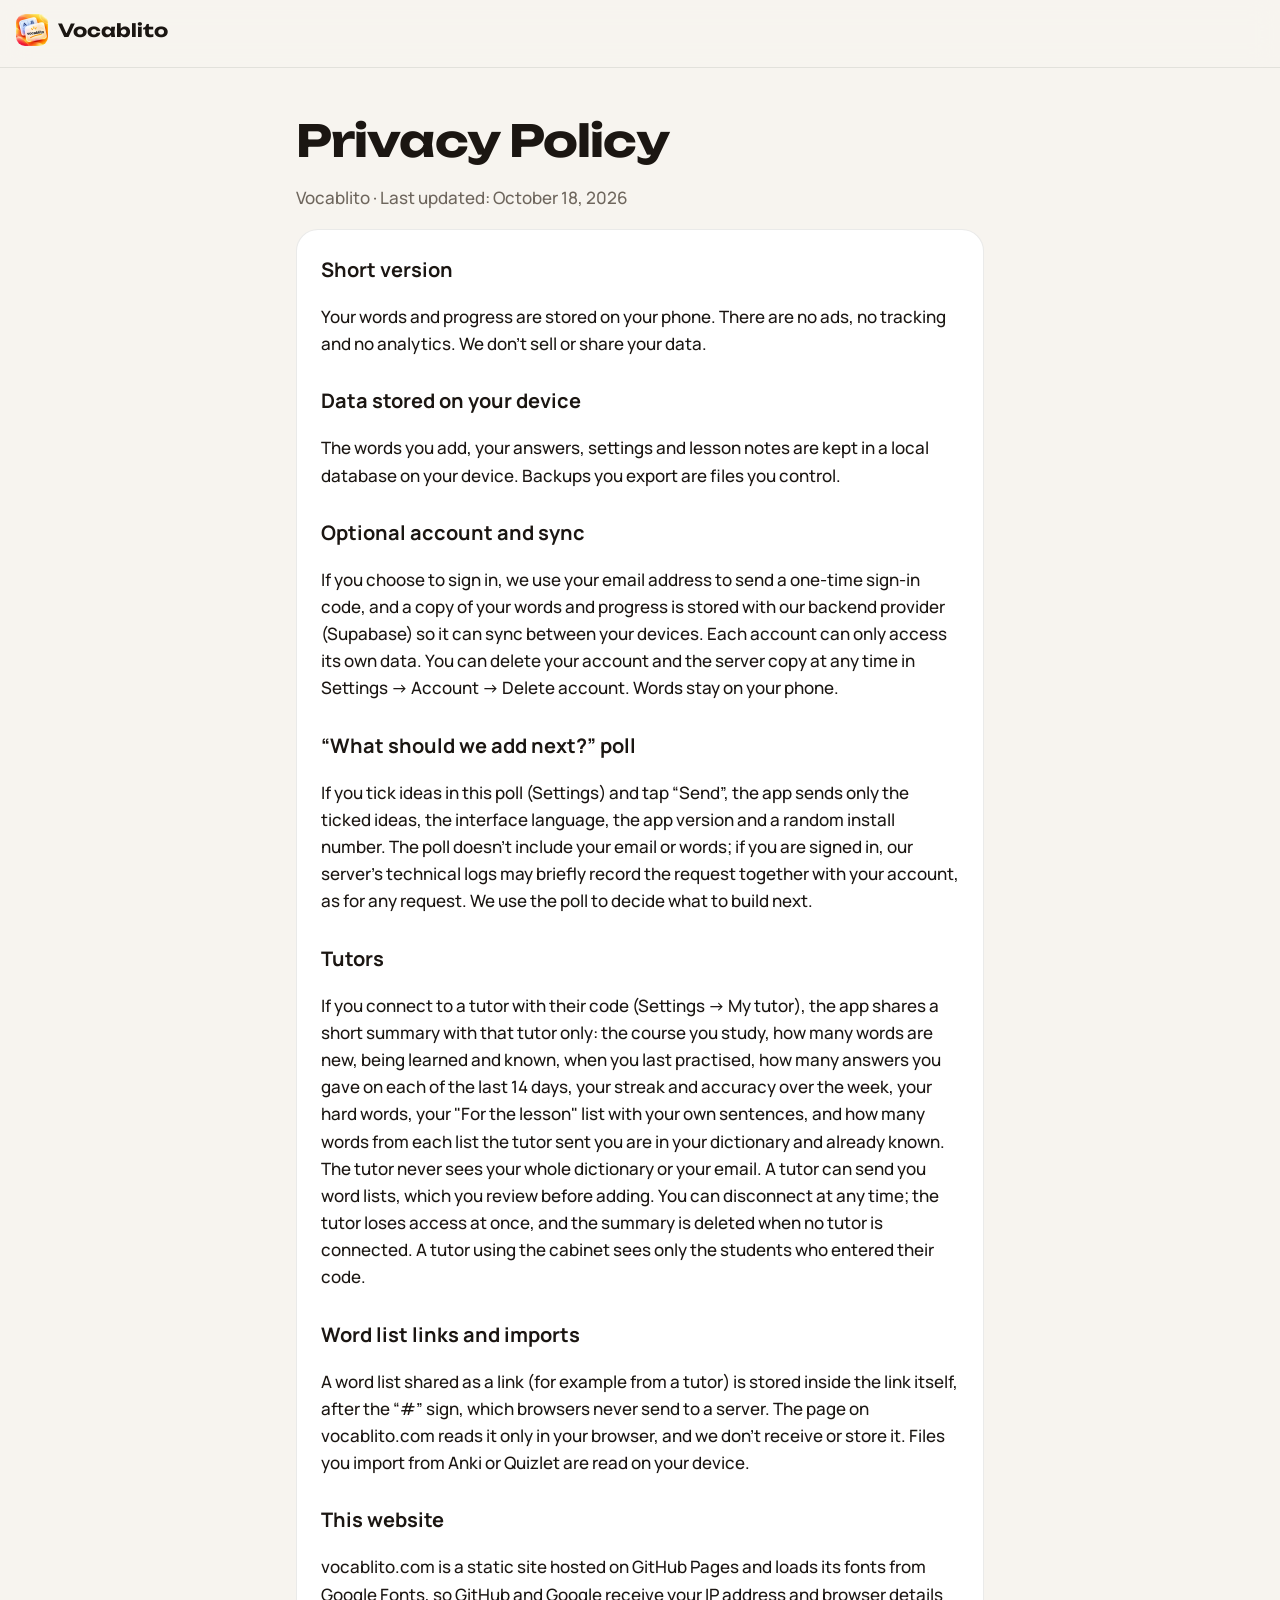
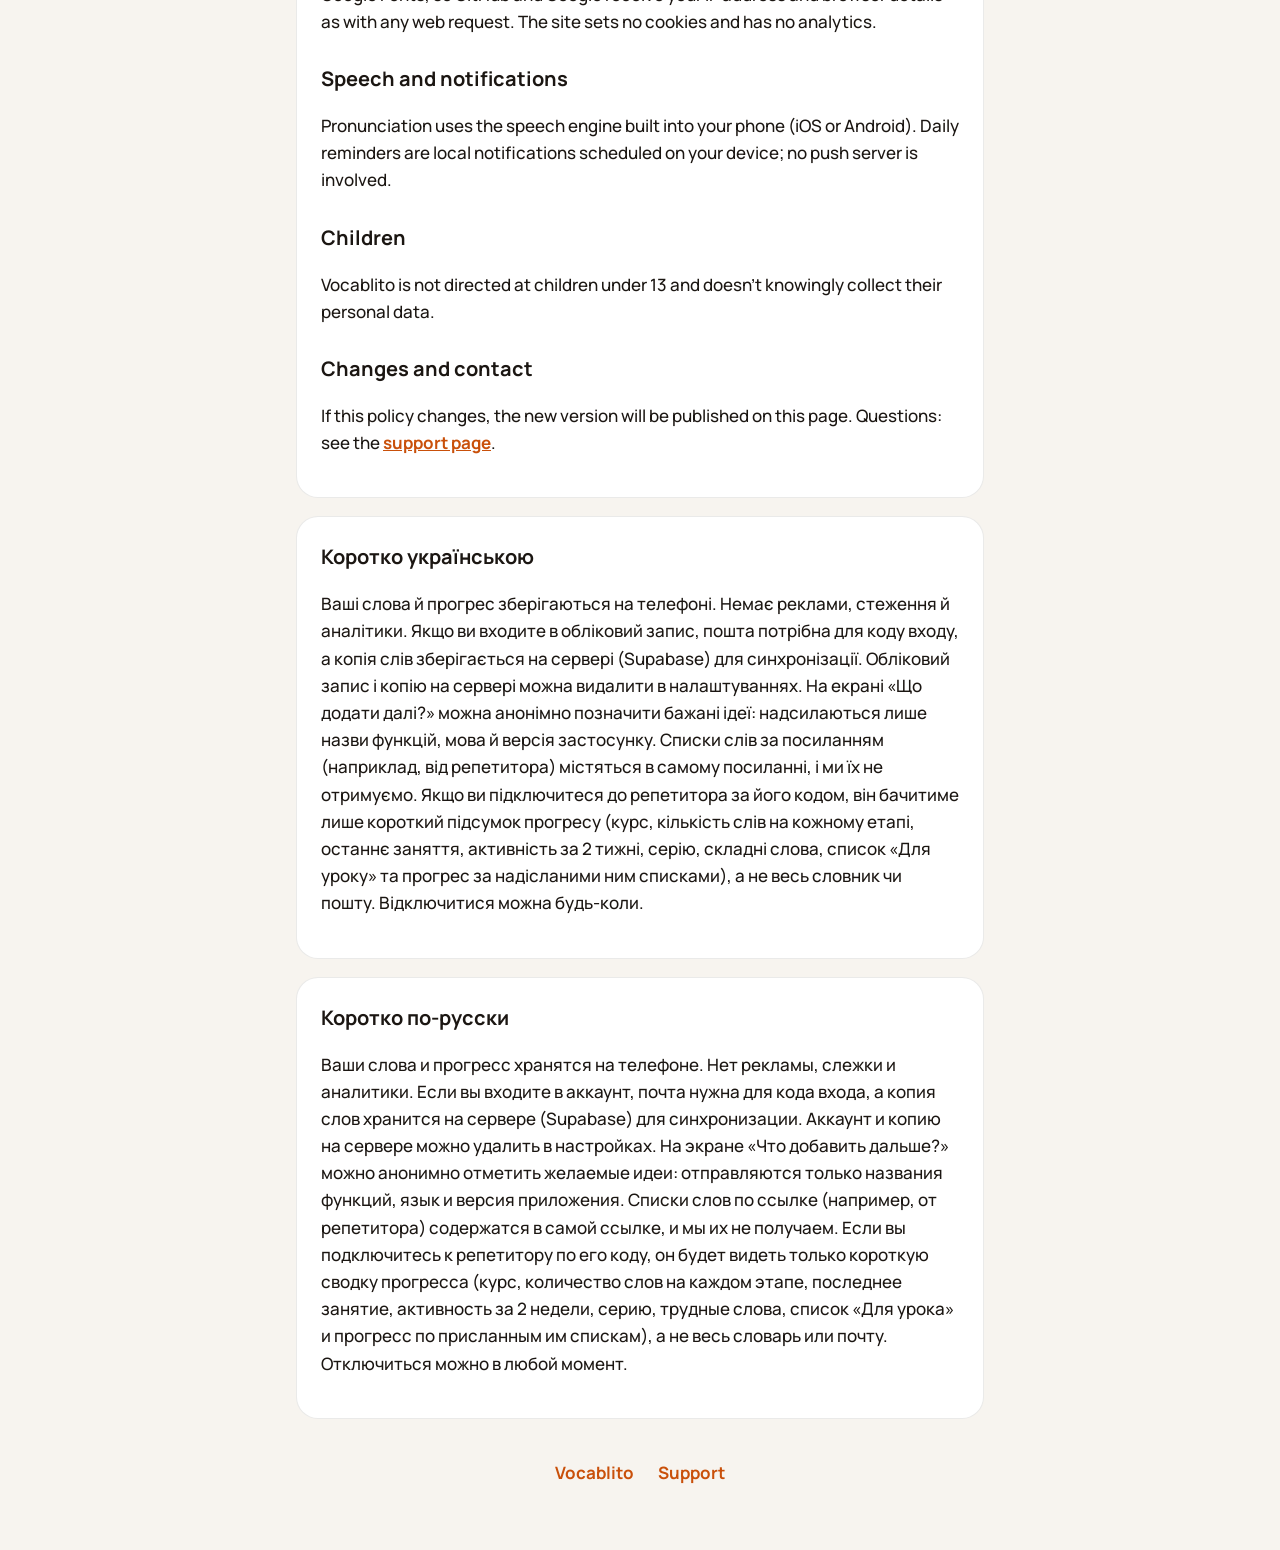
==== commit ffb455a4: "Account deletion page (Google Play), privacy policy matches what the app sends (poll wording, tutor " ====
--- a/privacy.html
+++ b/privacy.html
@@ -5,14 +5,15 @@
 <h2>Short version</h2><p>Your words and progress are stored on your phone. There are no ads, no tracking and no analytics. We don’t sell or share your data.</p>
 <h2>Data stored on your device</h2><p>The words you add, your answers, settings and lesson notes are kept in a local database on your device. Backups you export are files you control.</p>
 <h2>Optional account and sync</h2><p>If you choose to sign in, we use your email address to send a one-time sign-in code, and a copy of your words and progress is stored with our backend provider (Supabase) so it can sync between your devices. Each account can only access its own data. You can delete your account and the server copy at any time in Settings → Account → Delete account. Words stay on your phone.</p>
-<h2>“Vocablito Pro: coming soon” votes</h2><p>If you tick features on the Pro screen and tap “I want Pro”, the app sends only the ticked feature names, the interface language, the app version and a random install number (not linked to your account, email or words). We use it to decide what to build next.</p>
-<h2>Tutors</h2><p>If you connect to a tutor with their code (Settings → My tutor), the app shares a short summary with that tutor only: how many words are new, being learned and known, when you last practised, your streak and accuracy over the week, your hard words, and your "For the lesson" list with your own sentences. The tutor never sees your whole dictionary or your email. A tutor can send you word lists, which you review before adding. You can disconnect at any time; the tutor loses access at once, and the summary is deleted when no tutor is connected. A tutor using the cabinet sees only the students who entered their code.</p>
+<h2>“What should we add next?” poll</h2><p>If you tick ideas in this poll (Settings) and tap “Send”, the app sends only the ticked ideas, the interface language, the app version and a random install number. The poll doesn't include your email or words; if you are signed in, our server's technical logs may briefly record the request together with your account, as for any request. We use the poll to decide what to build next.</p>
+<h2>Tutors</h2><p>If you connect to a tutor with their code (Settings → My tutor), the app shares a short summary with that tutor only: the course you study, how many words are new, being learned and known, when you last practised, how many answers you gave on each of the last 14 days, your streak and accuracy over the week, your hard words, your "For the lesson" list with your own sentences, and how many words from each list the tutor sent you are in your dictionary and already known. The tutor never sees your whole dictionary or your email. A tutor can send you word lists, which you review before adding. You can disconnect at any time; the tutor loses access at once, and the summary is deleted when no tutor is connected. A tutor using the cabinet sees only the students who entered their code.</p>
 <h2>Word list links and imports</h2><p>A word list shared as a link (for example from a tutor) is stored inside the link itself, after the “#” sign, which browsers never send to a server. The page on vocablito.com reads it only in your browser, and we don’t receive or store it. Files you import from Anki or Quizlet are read on your device.</p>
-<h2>Speech and notifications</h2><p>Pronunciation uses the speech engine built into iOS on your device. Daily reminders are local notifications scheduled on your device; no push server is involved.</p>
+<h2>This website</h2><p>vocablito.com is a static site hosted on GitHub Pages and loads its fonts from Google Fonts, so GitHub and Google receive your IP address and browser details as with any web request. The site sets no cookies and has no analytics.</p>
+<h2>Speech and notifications</h2><p>Pronunciation uses the speech engine built into your phone (iOS or Android). Daily reminders are local notifications scheduled on your device; no push server is involved.</p>
 <h2>Children</h2><p>Vocablito is not directed at children under 13 and doesn’t knowingly collect their personal data.</p>
 <h2>Changes and contact</h2><p>If this policy changes, the new version will be published on this page. Questions: see the <a href="support.html">support page</a>.</p>
 </div>
-<div class="card" lang="uk"><h2>Коротко українською</h2><p>Ваші слова й прогрес зберігаються на телефоні. Немає реклами, стеження й аналітики. Якщо ви входите в обліковий запис, пошта потрібна для коду входу, а копія слів зберігається на сервері (Supabase) для синхронізації. Обліковий запис і копію на сервері можна видалити в налаштуваннях. На екрані «Vocablito Pro» можна анонімно позначити бажані функції: надсилаються лише назви функцій, мова й версія застосунку. Списки слів за посиланням (наприклад, від репетитора) містяться в самому посиланні, і ми їх не отримуємо. Якщо ви підключитеся до репетитора за його кодом, він бачитиме лише короткий підсумок прогресу (кількість слів на кожному етапі, останнє заняття, серію, складні слова та список «Для уроку»), а не весь словник чи пошту. Відключитися можна будь-коли.</p></div>
-<div class="card" lang="ru"><h2>Коротко по-русски</h2><p>Ваши слова и прогресс хранятся на телефоне. Нет рекламы, слежки и аналитики. Если вы входите в аккаунт, почта нужна для кода входа, а копия слов хранится на сервере (Supabase) для синхронизации. Аккаунт и копию на сервере можно удалить в настройках. На экране «Vocablito Pro» можно анонимно отметить желаемые функции: отправляются только названия функций, язык и версия приложения. Списки слов по ссылке (например, от репетитора) содержатся в самой ссылке, и мы их не получаем. Если вы подключитесь к репетитору по его коду, он будет видеть только короткую сводку прогресса (количество слов на каждом этапе, последнее занятие, серию, трудные слова и список «Для урока»), а не весь словарь или почту. Отключиться можно в любой момент.</p></div>
+<div class="card" lang="uk"><h2>Коротко українською</h2><p>Ваші слова й прогрес зберігаються на телефоні. Немає реклами, стеження й аналітики. Якщо ви входите в обліковий запис, пошта потрібна для коду входу, а копія слів зберігається на сервері (Supabase) для синхронізації. Обліковий запис і копію на сервері можна видалити в налаштуваннях. На екрані «Що додати далі?» можна анонімно позначити бажані ідеї: надсилаються лише назви функцій, мова й версія застосунку. Списки слів за посиланням (наприклад, від репетитора) містяться в самому посиланні, і ми їх не отримуємо. Якщо ви підключитеся до репетитора за його кодом, він бачитиме лише короткий підсумок прогресу (курс, кількість слів на кожному етапі, останнє заняття, активність за 2 тижні, серію, складні слова, список «Для уроку» та прогрес за надісланими ним списками), а не весь словник чи пошту. Відключитися можна будь-коли.</p></div>
+<div class="card" lang="ru"><h2>Коротко по-русски</h2><p>Ваши слова и прогресс хранятся на телефоне. Нет рекламы, слежки и аналитики. Если вы входите в аккаунт, почта нужна для кода входа, а копия слов хранится на сервере (Supabase) для синхронизации. Аккаунт и копию на сервере можно удалить в настройках. На экране «Что добавить дальше?» можно анонимно отметить желаемые идеи: отправляются только названия функций, язык и версия приложения. Списки слов по ссылке (например, от репетитора) содержатся в самой ссылке, и мы их не получаем. Если вы подключитесь к репетитору по его коду, он будет видеть только короткую сводку прогресса (курс, количество слов на каждом этапе, последнее занятие, активность за 2 недели, серию, трудные слова, список «Для урока» и прогресс по присланным им спискам), а не весь словарь или почту. Отключиться можно в любой момент.</p></div>
 <nav><a href="index.html">Vocablito</a><a href="support.html">Support</a></nav>
 </main></body></html>
